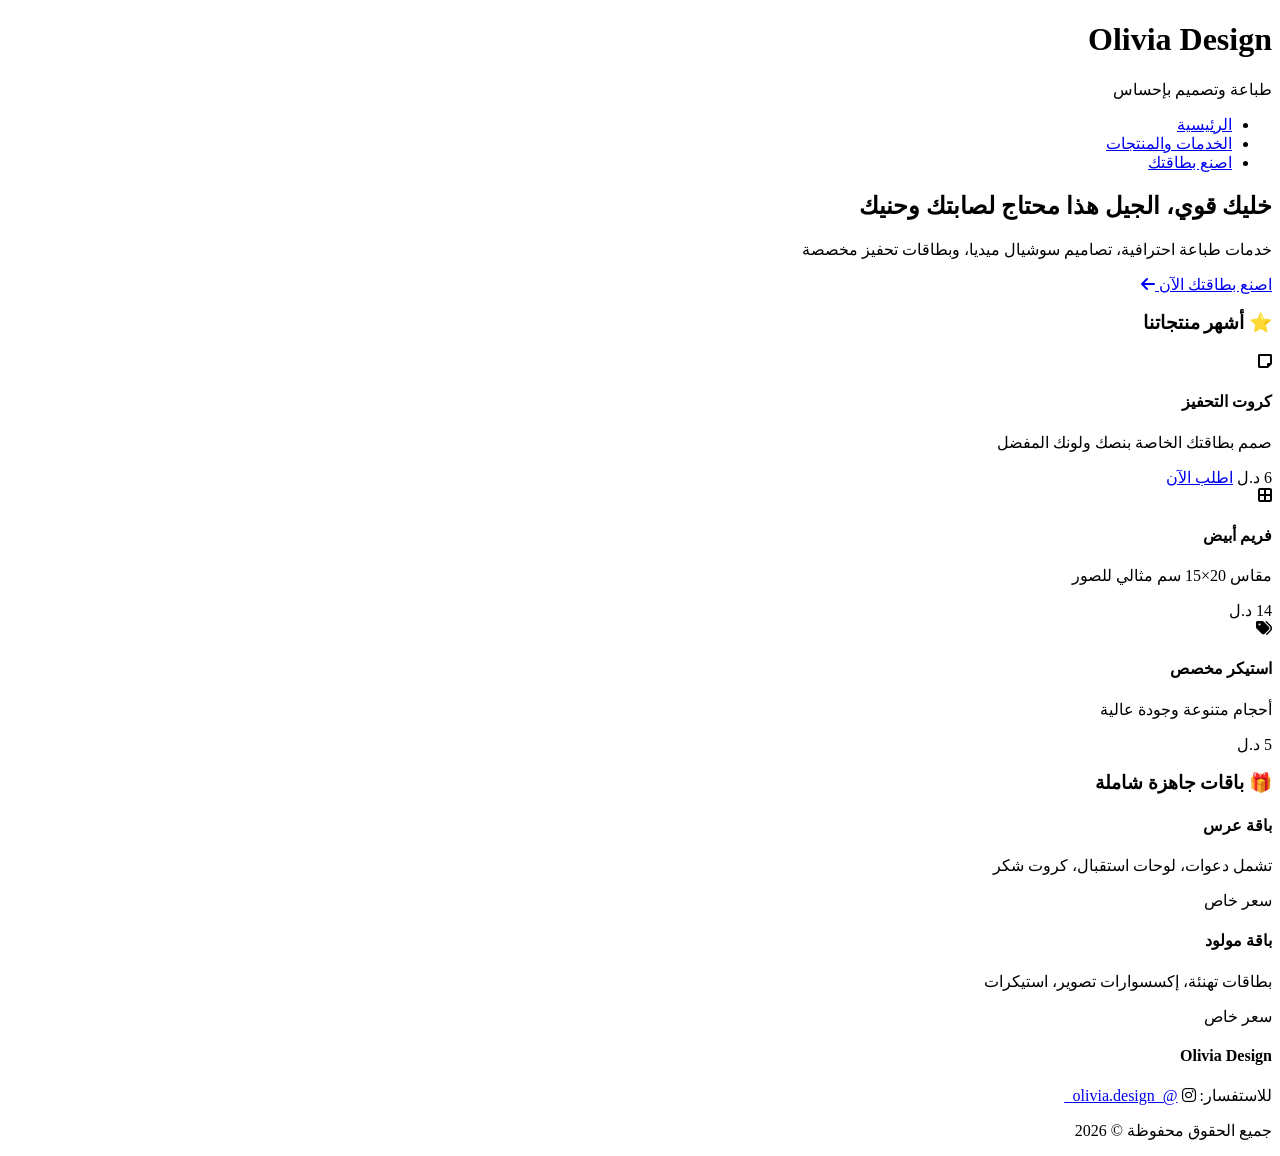
==== index.html @ ec89d91d "Create index.html" ====
<!DOCTYPE html>
<html lang="ar" dir="rtl">
<head>
    <meta charset="UTF-8">
    <meta name="viewport" content="width=device-width, initial-scale=1.0, user-scalable=yes">
    <title>Olivia Design - خدمات الطباعة والتصميم</title>
    <link rel="stylesheet" href="style.css">
    <link href="https://fonts.googleapis.com/css2?family=Cairo:wght@400;600;700&display=swap" rel="stylesheet">
    <link rel="stylesheet" href="https://cdnjs.cloudflare.com/ajax/libs/font-awesome/6.0.0-beta3/css/all.min.css">
</head>
<body>
    <header>
        <div class="container header-flex">
            <div class="logo">
                <h1>Olivia <span>Design</span></h1>
                <p>طباعة وتصميم بإحساس</p>
            </div>
            <nav>
                <ul>
                    <li><a href="index.html" class="active">الرئيسية</a></li>
                    <li><a href="products.html">الخدمات والمنتجات</a></li>
                    <li><a href="customize.html">اصنع بطاقتك</a></li>
                </ul>
            </nav>
        </div>
    </header>

    <section class="hero">
        <div class="container">
            <h2>خليك قوي، الجيل هذا محتاج لصابتك وحنيك</h2>
            <p>خدمات طباعة احترافية، تصاميم سوشيال ميديا، وبطاقات تحفيز مخصصة</p>
            <a href="customize.html" class="btn-primary">اصنع بطاقتك الآن <i class="fas fa-arrow-left"></i></a>
        </div>
    </section>

    <section class="featured">
        <div class="container">
            <h3>⭐ أشهر منتجاتنا</h3>
            <div class="cards-grid">
                <div class="card">
                    <i class="fas fa-sticky-note"></i>
                    <h4>كروت التحفيز</h4>
                    <p>صمم بطاقتك الخاصة بنصك ولونك المفضل</p>
                    <span class="price">6 د.ل</span>
                    <a href="customize.html" class="btn-small">اطلب الآن</a>
                </div>
                <div class="card">
                    <i class="fas fa-border-all"></i>
                    <h4>فريم أبيض</h4>
                    <p>مقاس 20×15 سم مثالي للصور</p>
                    <span class="price">14 د.ل</span>
                </div>
                <div class="card">
                    <i class="fas fa-tags"></i>
                    <h4>استيكر مخصص</h4>
                    <p>أحجام متنوعة وجودة عالية</p>
                    <span class="price">5 د.ل</span>
                </div>
            </div>
        </div>
    </section>

    <section class="bundles">
        <div class="container">
            <h3>🎁 باقات جاهزة شاملة</h3>
            <div class="bundles-grid">
                <div class="bundle">
                    <h4>باقة عرس</h4>
                    <p>تشمل دعوات، لوحات استقبال، كروت شكر</p>
                    <span class="price">سعر خاص</span>
                </div>
                <div class="bundle">
                    <h4>باقة مولود</h4>
                    <p>بطاقات تهنئة، إكسسوارات تصوير، استيكرات</p>
                    <span class="price">سعر خاص</span>
                </div>
            </div>
        </div>
    </section>

    <footer>
        <div class="container">
            <div class="footer-content">
                <div>
                    <h4>Olivia Design</h4>
                    <p>للاستفسار: <i class="fab fa-instagram"></i> <a href="https://www.instagram.com/_olivia.design_" target="_blank">@_olivia.design_</a></p>
                </div>
                <div>
                    <p>جميع الحقوق محفوظة © 2026</p>
                </div>
            </div>
        </div>
    </footer>
    <script src="main.js"></script>
</body>
</html>
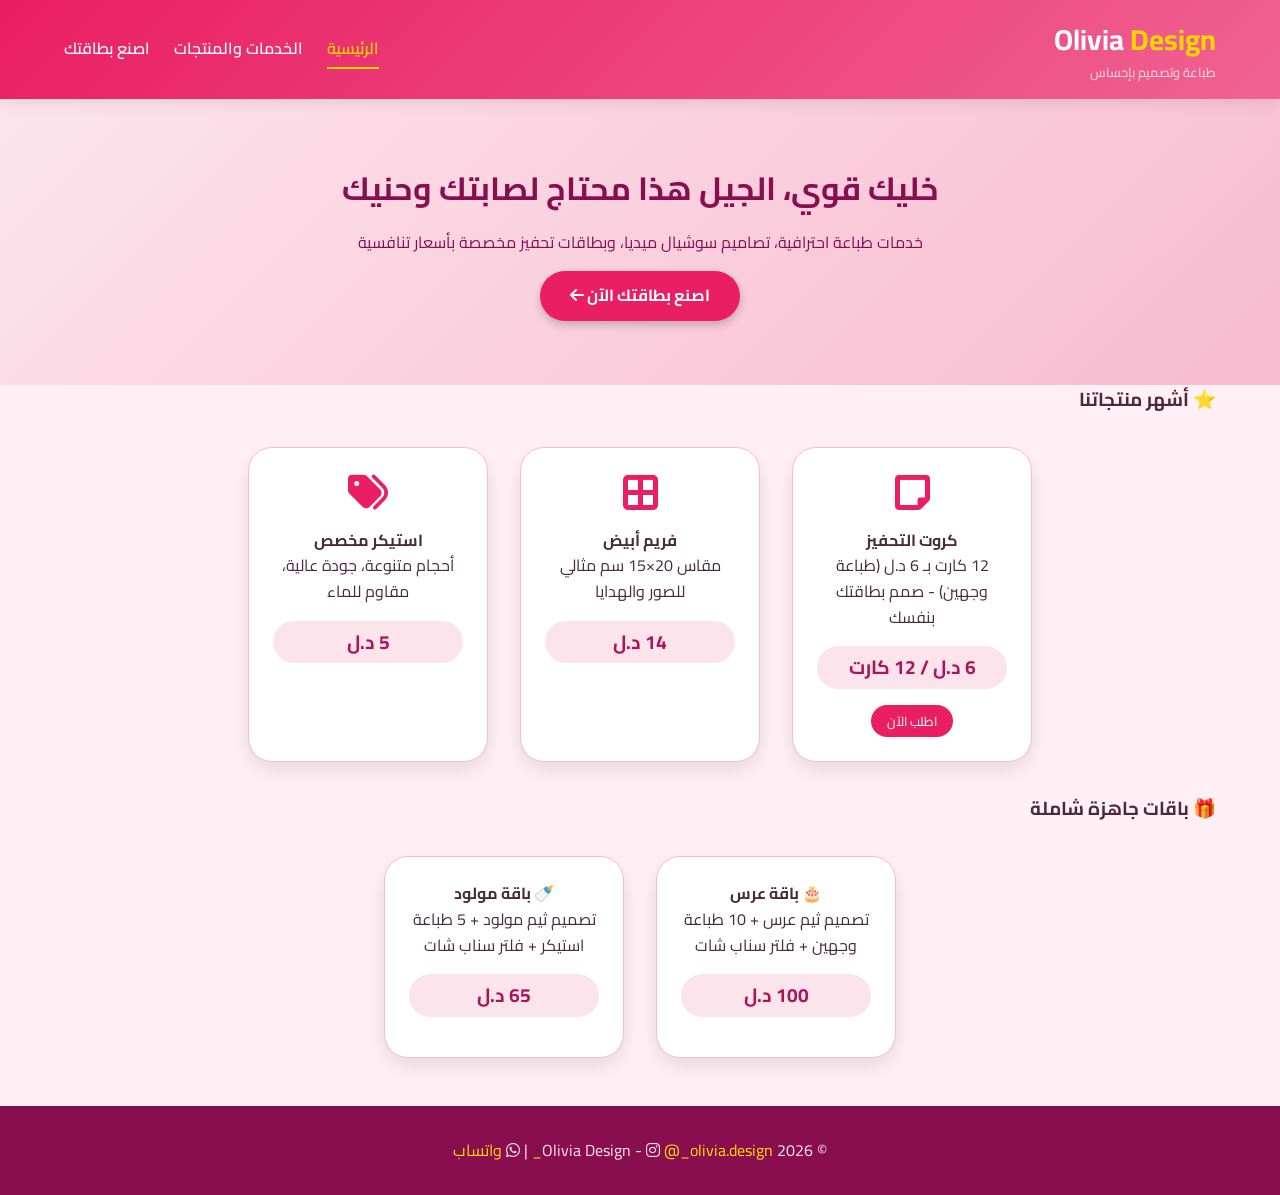
==== commit 8b877ba4: "Update index.html" ====
--- a/index.html
+++ b/index.html
@@ -2,7 +2,7 @@
 <html lang="ar" dir="rtl">
 <head>
     <meta charset="UTF-8">
-    <meta name="viewport" content="width=device-width, initial-scale=1.0, user-scalable=yes">
+    <meta name="viewport" content="width=device-width, initial-scale=1.0">
     <title>Olivia Design - خدمات الطباعة والتصميم</title>
     <link rel="stylesheet" href="style.css">
     <link href="https://fonts.googleapis.com/css2?family=Cairo:wght@400;600;700&display=swap" rel="stylesheet">
@@ -11,24 +11,15 @@
 <body>
     <header>
         <div class="container header-flex">
-            <div class="logo">
-                <h1>Olivia <span>Design</span></h1>
-                <p>طباعة وتصميم بإحساس</p>
-            </div>
-            <nav>
-                <ul>
-                    <li><a href="index.html" class="active">الرئيسية</a></li>
-                    <li><a href="products.html">الخدمات والمنتجات</a></li>
-                    <li><a href="customize.html">اصنع بطاقتك</a></li>
-                </ul>
-            </nav>
+            <div class="logo"><h1>Olivia <span>Design</span></h1><p>طباعة وتصميم بإحساس</p></div>
+            <nav><ul><li><a href="index.html" class="active">الرئيسية</a></li><li><a href="products.html">الخدمات والمنتجات</a></li><li><a href="customize.html">اصنع بطاقتك</a></li></ul></nav>
         </div>
     </header>
 
     <section class="hero">
         <div class="container">
             <h2>خليك قوي، الجيل هذا محتاج لصابتك وحنيك</h2>
-            <p>خدمات طباعة احترافية، تصاميم سوشيال ميديا، وبطاقات تحفيز مخصصة</p>
+            <p>خدمات طباعة احترافية، تصاميم سوشيال ميديا، وبطاقات تحفيز مخصصة بأسعار تنافسية</p>
             <a href="customize.html" class="btn-primary">اصنع بطاقتك الآن <i class="fas fa-arrow-left"></i></a>
         </div>
     </section>
@@ -40,20 +31,20 @@
                 <div class="card">
                     <i class="fas fa-sticky-note"></i>
                     <h4>كروت التحفيز</h4>
-                    <p>صمم بطاقتك الخاصة بنصك ولونك المفضل</p>
-                    <span class="price">6 د.ل</span>
+                    <p>12 كارت بـ 6 د.ل (طباعة وجهين) - صمم بطاقتك بنفسك</p>
+                    <span class="price">6 د.ل / 12 كارت</span>
                     <a href="customize.html" class="btn-small">اطلب الآن</a>
                 </div>
                 <div class="card">
                     <i class="fas fa-border-all"></i>
                     <h4>فريم أبيض</h4>
-                    <p>مقاس 20×15 سم مثالي للصور</p>
+                    <p>مقاس 20×15 سم مثالي للصور والهدايا</p>
                     <span class="price">14 د.ل</span>
                 </div>
                 <div class="card">
                     <i class="fas fa-tags"></i>
                     <h4>استيكر مخصص</h4>
-                    <p>أحجام متنوعة وجودة عالية</p>
+                    <p>أحجام متنوعة، جودة عالية، مقاوم للماء</p>
                     <span class="price">5 د.ل</span>
                 </div>
             </div>
@@ -65,14 +56,14 @@
             <h3>🎁 باقات جاهزة شاملة</h3>
             <div class="bundles-grid">
                 <div class="bundle">
-                    <h4>باقة عرس</h4>
-                    <p>تشمل دعوات، لوحات استقبال، كروت شكر</p>
-                    <span class="price">سعر خاص</span>
+                    <h4>🎂 باقة عرس</h4>
+                    <p>تصميم ثيم عرس + 10 طباعة وجهين + فلتر سناب شات</p>
+                    <span class="price">100 د.ل</span>
                 </div>
                 <div class="bundle">
-                    <h4>باقة مولود</h4>
-                    <p>بطاقات تهنئة، إكسسوارات تصوير، استيكرات</p>
-                    <span class="price">سعر خاص</span>
+                    <h4>🍼 باقة مولود</h4>
+                    <p>تصميم ثيم مولود + 5 طباعة استيكر + فلتر سناب شات</p>
+                    <span class="price">65 د.ل</span>
                 </div>
             </div>
         </div>
@@ -80,15 +71,7 @@
 
     <footer>
         <div class="container">
-            <div class="footer-content">
-                <div>
-                    <h4>Olivia Design</h4>
-                    <p>للاستفسار: <i class="fab fa-instagram"></i> <a href="https://www.instagram.com/_olivia.design_" target="_blank">@_olivia.design_</a></p>
-                </div>
-                <div>
-                    <p>جميع الحقوق محفوظة © 2026</p>
-                </div>
-            </div>
+            <p>© 2026 Olivia Design - <i class="fab fa-instagram"></i> <a href="https://www.instagram.com/_olivia.design_" target="_blank">@_olivia.design_</a> | <i class="fab fa-whatsapp"></i> <a href="https://wa.me/218912345678" target="_blank">واتساب</a></p>
         </div>
     </footer>
     <script src="main.js"></script>
--- a/style.css
+++ b/style.css
@@ -0,0 +1,186 @@
+* {
+    margin: 0;
+    padding: 0;
+    box-sizing: border-box;
+}
+
+body {
+    font-family: 'Cairo', sans-serif;
+    background-color: #FFF0F5; /* وردي فاتح جداً */
+    color: #4A2A3A;
+    line-height: 1.6;
+}
+
+.container {
+    width: 90%;
+    max-width: 1200px;
+    margin: 0 auto;
+}
+
+/* header */
+header {
+    background: linear-gradient(135deg, #E91E63, #F06292);
+    padding: 1rem 0;
+    position: sticky;
+    top: 0;
+    z-index: 100;
+    color: white;
+    box-shadow: 0 2px 15px rgba(0,0,0,0.1);
+}
+.header-flex {
+    display: flex;
+    justify-content: space-between;
+    align-items: center;
+    flex-wrap: wrap;
+}
+.logo h1 {
+    font-size: 1.8rem;
+    font-weight: 700;
+    color: white;
+}
+.logo span {
+    color: #FFD700;
+}
+.logo p {
+    font-size: 0.8rem;
+    color: #FFE0E7;
+}
+nav ul {
+    display: flex;
+    gap: 1.5rem;
+    list-style: none;
+}
+nav a {
+    text-decoration: none;
+    color: white;
+    font-weight: 600;
+    transition: 0.2s;
+}
+nav a:hover, nav a.active {
+    color: #FFD700;
+    border-bottom: 2px solid #FFD700;
+    padding-bottom: 4px;
+}
+
+/* hero */
+.hero {
+    background: linear-gradient(135deg, #FCE4EC, #F8BBD0);
+    padding: 4rem 0;
+    text-align: center;
+    color: #880E4F;
+}
+.hero h2 {
+    font-size: 2rem;
+    margin-bottom: 1rem;
+}
+.btn-primary {
+    background: #E91E63;
+    color: white;
+    border: none;
+    padding: 12px 30px;
+    border-radius: 40px;
+    font-weight: bold;
+    display: inline-block;
+    margin-top: 1rem;
+    text-decoration: none;
+    transition: 0.2s;
+    box-shadow: 0 4px 8px rgba(0,0,0,0.2);
+}
+.btn-primary:hover {
+    background: #AD1457;
+    transform: scale(1.02);
+}
+
+/* cards */
+.cards-grid, .bundles-grid {
+    display: flex;
+    flex-wrap: wrap;
+    gap: 2rem;
+    margin: 2rem 0;
+    justify-content: center;
+}
+.card, .bundle {
+    background: white;
+    padding: 1.5rem;
+    border-radius: 24px;
+    box-shadow: 0 8px 20px rgba(0,0,0,0.1);
+    text-align: center;
+    width: 240px;
+    transition: 0.2s;
+    border: 1px solid #F8BBD0;
+}
+.card i {
+    font-size: 2.5rem;
+    color: #E91E63;
+    margin-bottom: 1rem;
+}
+.price {
+    display: block;
+    background: #FCE4EC;
+    margin: 1rem 0;
+    padding: 6px;
+    border-radius: 40px;
+    font-weight: bold;
+    color: #AD1457;
+    font-size: 1.2rem;
+}
+.btn-small {
+    background: #E91E63;
+    color: white;
+    padding: 6px 16px;
+    border-radius: 40px;
+    text-decoration: none;
+    font-size: 0.8rem;
+    display: inline-block;
+}
+.btn-small:hover {
+    background: #AD1457;
+}
+
+/* products page */
+.page-title {
+    margin: 2rem 0 1rem;
+    color: #AD1457;
+}
+.services-section {
+    background: white;
+    border-radius: 24px;
+    padding: 1.5rem;
+    margin-bottom: 2rem;
+    box-shadow: 0 4px 10px rgba(0,0,0,0.05);
+}
+.price-list .item {
+    display: flex;
+    justify-content: space-between;
+    padding: 0.8rem 0;
+    border-bottom: 1px solid #F8BBD0;
+}
+.note {
+    background: #FFF3F5;
+    padding: 1rem;
+    border-radius: 20px;
+    margin: 2rem 0;
+    border-right: 4px solid #E91E63;
+}
+footer {
+    background: #880E4F;
+    text-align: center;
+    padding: 2rem 0;
+    margin-top: 3rem;
+    color: #FFE0E7;
+}
+footer a {
+    color: #FFD700;
+    text-decoration: none;
+}
+
+/* responsive */
+@media (max-width: 768px) {
+    .header-flex {
+        flex-direction: column;
+        gap: 1rem;
+    }
+    .customizer-container {
+        flex-direction: column;
+    }
+}
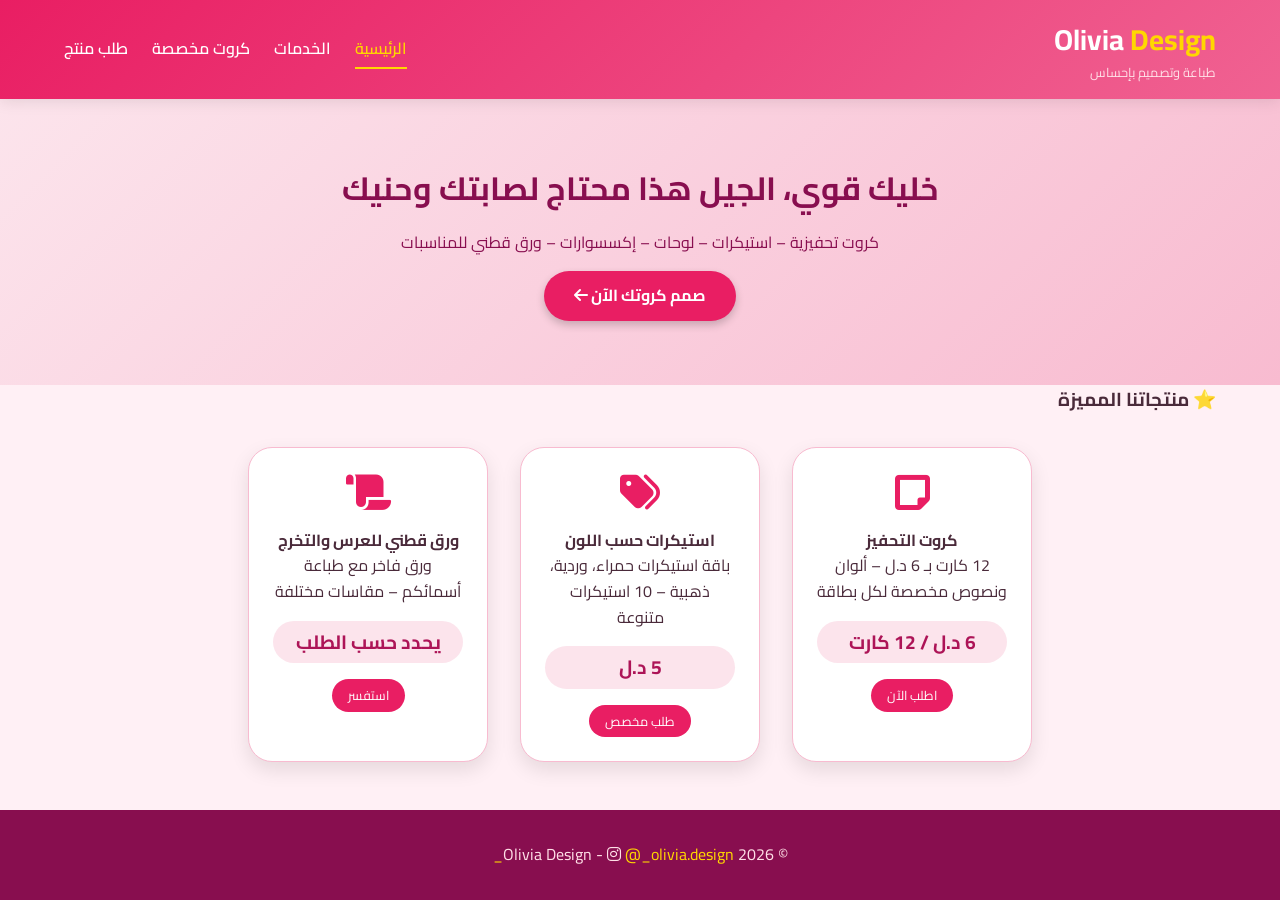
==== commit 64796529: "Update index.html" ====
--- a/index.html
+++ b/index.html
@@ -12,68 +12,47 @@
     <header>
         <div class="container header-flex">
             <div class="logo"><h1>Olivia <span>Design</span></h1><p>طباعة وتصميم بإحساس</p></div>
-            <nav><ul><li><a href="index.html" class="active">الرئيسية</a></li><li><a href="products.html">الخدمات والمنتجات</a></li><li><a href="customize.html">اصنع بطاقتك</a></li></ul></nav>
+            <nav><ul><li><a href="index.html" class="active">الرئيسية</a></li><li><a href="products.html">الخدمات</a></li><li><a href="customize-cards.html">كروت مخصصة</a></li><li><a href="custom-product.html">طلب منتج</a></li></ul></nav>
         </div>
     </header>
 
     <section class="hero">
         <div class="container">
             <h2>خليك قوي، الجيل هذا محتاج لصابتك وحنيك</h2>
-            <p>خدمات طباعة احترافية، تصاميم سوشيال ميديا، وبطاقات تحفيز مخصصة بأسعار تنافسية</p>
-            <a href="customize.html" class="btn-primary">اصنع بطاقتك الآن <i class="fas fa-arrow-left"></i></a>
+            <p>كروت تحفيزية – استيكرات – لوحات – إكسسوارات – ورق قطني للمناسبات</p>
+            <a href="customize-cards.html" class="btn-primary">صمم كروتك الآن <i class="fas fa-arrow-left"></i></a>
         </div>
     </section>
 
     <section class="featured">
         <div class="container">
-            <h3>⭐ أشهر منتجاتنا</h3>
+            <h3>⭐ منتجاتنا المميزة</h3>
             <div class="cards-grid">
                 <div class="card">
                     <i class="fas fa-sticky-note"></i>
                     <h4>كروت التحفيز</h4>
-                    <p>12 كارت بـ 6 د.ل (طباعة وجهين) - صمم بطاقتك بنفسك</p>
+                    <p>12 كارت بـ 6 د.ل – ألوان ونصوص مخصصة لكل بطاقة</p>
                     <span class="price">6 د.ل / 12 كارت</span>
-                    <a href="customize.html" class="btn-small">اطلب الآن</a>
-                </div>
-                <div class="card">
-                    <i class="fas fa-border-all"></i>
-                    <h4>فريم أبيض</h4>
-                    <p>مقاس 20×15 سم مثالي للصور والهدايا</p>
-                    <span class="price">14 د.ل</span>
+                    <a href="customize-cards.html" class="btn-small">اطلب الآن</a>
                 </div>
                 <div class="card">
                     <i class="fas fa-tags"></i>
-                    <h4>استيكر مخصص</h4>
-                    <p>أحجام متنوعة، جودة عالية، مقاوم للماء</p>
+                    <h4>استيكرات حسب اللون</h4>
+                    <p>باقة استيكرات حمراء، وردية، ذهبية – 10 استيكرات متنوعة</p>
                     <span class="price">5 د.ل</span>
+                    <a href="custom-product.html" class="btn-small">طلب مخصص</a>
+                </div>
+                <div class="card">
+                    <i class="fas fa-scroll"></i>
+                    <h4>ورق قطني للعرس والتخرج</h4>
+                    <p>ورق فاخر مع طباعة أسمائكم – مقاسات مختلفة</p>
+                    <span class="price">يحدد حسب الطلب</span>
+                    <a href="custom-product.html" class="btn-small">استفسر</a>
                 </div>
             </div>
         </div>
     </section>
 
-    <section class="bundles">
-        <div class="container">
-            <h3>🎁 باقات جاهزة شاملة</h3>
-            <div class="bundles-grid">
-                <div class="bundle">
-                    <h4>🎂 باقة عرس</h4>
-                    <p>تصميم ثيم عرس + 10 طباعة وجهين + فلتر سناب شات</p>
-                    <span class="price">100 د.ل</span>
-                </div>
-                <div class="bundle">
-                    <h4>🍼 باقة مولود</h4>
-                    <p>تصميم ثيم مولود + 5 طباعة استيكر + فلتر سناب شات</p>
-                    <span class="price">65 د.ل</span>
-                </div>
-            </div>
-        </div>
-    </section>
-
-    <footer>
-        <div class="container">
-            <p>© 2026 Olivia Design - <i class="fab fa-instagram"></i> <a href="https://www.instagram.com/_olivia.design_" target="_blank">@_olivia.design_</a> | <i class="fab fa-whatsapp"></i> <a href="https://wa.me/218912345678" target="_blank">واتساب</a></p>
-        </div>
-    </footer>
-    <script src="main.js"></script>
+    <footer><div class="container"><p>© 2026 Olivia Design - <i class="fab fa-instagram"></i> <a href="https://www.instagram.com/_olivia.design_" target="_blank">@_olivia.design_</a></p></div></footer>
 </body>
 </html>
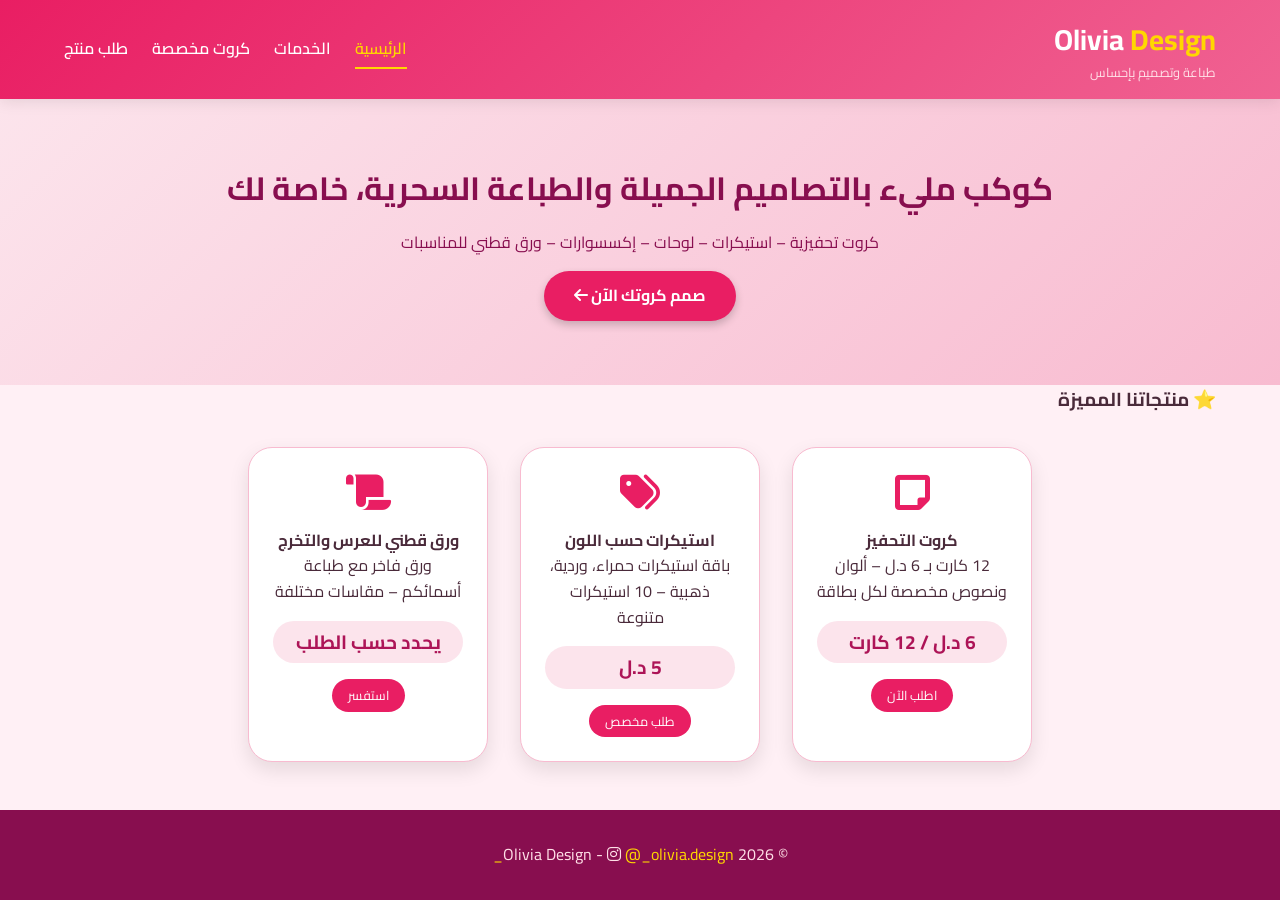
==== commit 06802dc0: "Update index.html" ====
--- a/index.html
+++ b/index.html
@@ -18,7 +18,7 @@
 
     <section class="hero">
         <div class="container">
-            <h2>خليك قوي، الجيل هذا محتاج لصابتك وحنيك</h2>
+            <h2>كوكب مليء بالتصاميم الجميلة والطباعة السحرية، خاصة لك</h2>
             <p>كروت تحفيزية – استيكرات – لوحات – إكسسوارات – ورق قطني للمناسبات</p>
             <a href="customize-cards.html" class="btn-primary">صمم كروتك الآن <i class="fas fa-arrow-left"></i></a>
         </div>
